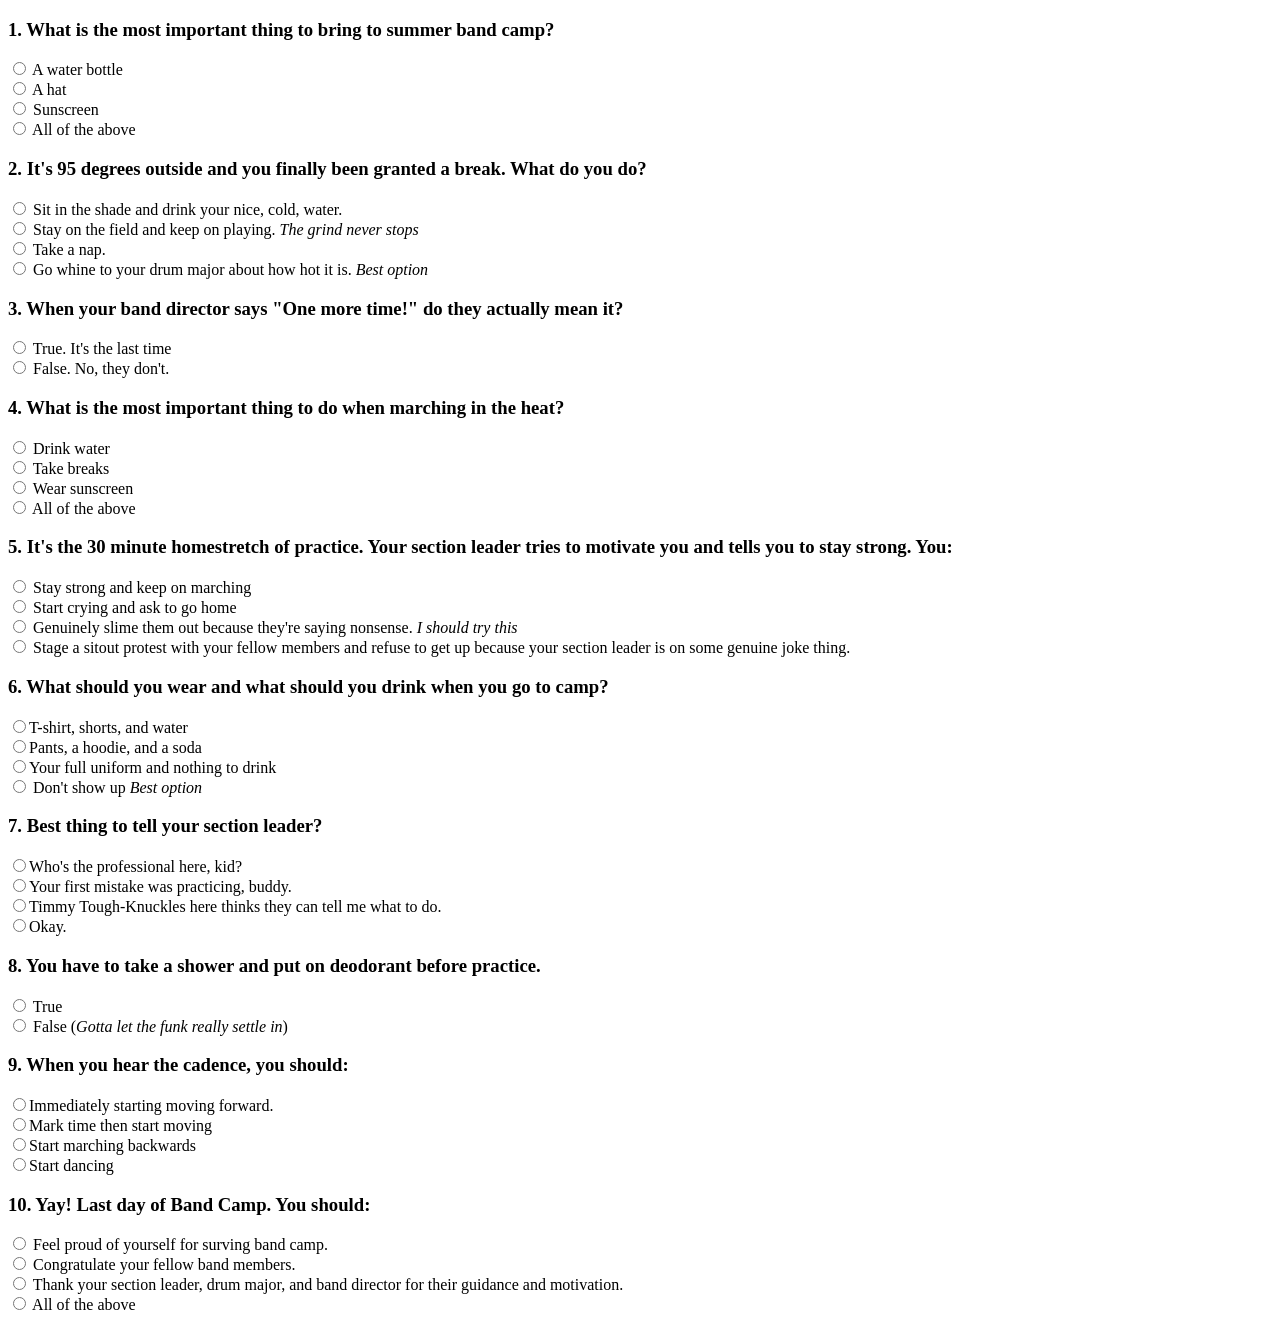
==== actualquizpage.html @ 51a75f26 "initial commit" ====
<!DOCTYPE html>
<html lang="en">
<head>
    <meta charset="UTF-8">
    <meta http-equiv="X-UA-Compatible" content="IE=edge">
    <meta name="viewport" content="width=device-width, initial-scale=1.0">
    <title>8 to 5: The Inner Workings of the Marching Band</title>
    <link rel="stylesheet" href="actualquizstyle.css">
    <link rel=""
    <script src="quiz.js" defer></script>
</head>
<body>

<!-- quiz -->
   <form id="bandQuiz">
    <div class = "question">
        <h3>1. What is the most important thing to bring to summer band camp?</h3>
        <input type="radio" name="q1" value="a"> A water bottle<br>
        <input type="radio" name="q1" value="b"> A hat<br>
        <input type="radio" name="q1" value="c"> Sunscreen<br>
        <input type="radio" name="q1" value="d"> All of the above<br>
    </div>

    <div class = "question">
        <h3>2. It's 95 degrees outside and you finally been granted a break. What do you do?</h3>
        <input type="radio" name="q2" value="a"> Sit in the shade and drink your nice, cold, water.<br>
        <input type="radio" name="q2" value="b"> Stay on the field and keep on playing. <em> The grind never stops</em><br>
        <input type="radio" name="q2" value="c"> Take a nap.<br>
        <input type="radio" name="q2" value="d"> Go whine to your drum major about how hot it is.<em> Best option</em>
    </div>
    
    <div class = "question">
        <h3>3. When your band director says "One more time!" do they actually mean it?</h3>
        <input type="radio" name="q3" value="t"> True. It's the last time<br>
        <input type="radio" name="q3" value="f"> False. No, they don't.<br>
    </div>

    <div class = "question">
        <h3>4. What is the most important thing to do when marching in the heat?</h3>
        <input type="radio" name="q4" value="a"> Drink water<br>
        <input type="radio" name="q4" value="b"> Take breaks<br>
        <input type="radio" name="q4" value="c"> Wear sunscreen<br>
        <input type="radio" name="q4" value="d"> All of the above<br>
    </div>

    <div class ="question">
        <h3> 5. It's the 30 minute homestretch of practice. Your section leader tries to motivate you and tells you to stay strong. You: </h3>
        <input type="radio" name="q5" value="a"> Stay strong and keep on marching<br>
        <input type="radio" name="q5" value="b"> Start crying and ask to go home<br>
        <input type="radio" name="q5" value="c"> Genuinely slime them out because they're saying nonsense. <em> I should try this </em><br>
        <input type="radio" name="q5" value="d"> Stage a sitout protest with your fellow members and refuse to get up because your section leader is on some genuine joke thing. <br>
    </div>

    <div class="question">
        <h3>6. What should you wear and what should you drink when you go to camp?</h3>
        <input type="radio" name="q6" value="a">T-shirt, shorts, and water<br>
        <input type="radio" name="q6" value="b">Pants, a hoodie, and a soda<br>
        <input type="radio" name="q6" value="c">Your full uniform and nothing to drink<br>
        <input type="radio" name="q6" value="d"> Don't show up <em>Best option</em><br>
    </div>
    <div class="question">
        <h3>7. Best thing to tell your section leader?</h3>
        <input type="radio" name="q7" value="a">Who's the professional here, kid?<br>
        <input type="radio" name="q7" value="b">Your first mistake was practicing, buddy.<br>
        <input type="radio" name="q7" value="c">Timmy Tough-Knuckles here thinks they can tell me what to do.<br>
        <input type="radio" name="q7" value="d">Okay.<br>
   </div>

   <div class="question">
        <h3>8. You have to take a shower and put on deodorant before practice.</h3>
        <input type="radio" name="q8" value="t"> True<br>
        <input type="radio" name="q8" value="f"> False (<em>Gotta let the funk really settle in</em>)<br>
    </div>

    <div class="question">
        <h3>9. When you hear the cadence, you should:</h3>
        <input type="radio" name="q9" value="a">Immediately starting moving forward.<br>
        <input type="radio" name="q9" value="b">Mark time then start moving<br>
        <input type="radio" name="q9" value="c">Start marching backwards<br>
        <input type="radio" name="q9" value="d">Start dancing <br>
    </div>

    <div class="question">
        <h3>10. Yay! Last day of Band Camp. You should: </h3>
        <input type="radio" name="q10" value="a"> Feel proud of yourself for surving band camp.<br>
        <input type="radio" name="q10" value="b"> Congratulate your fellow band members.<br>
        <input type="radio" name="q10" value="c"> Thank your section leader, drum major, and band director for their guidance and motivation.<br>
        <input type="radio" name="q10" value="d"> All of the above<br>
    </form>
</body>
</html>
---- actualquizstyle.css ----
/* =================================
   ACTUAL QUIZ PAGE
================================= */

.actual-quiz {

    min-height: 100vh;

    padding: 30px 55px 70px;

    background: #fff5e8;
}


/* =================================
   TOP
================================= */

.quiz-top {

    display: flex;

    justify-content: space-between;

    align-items: center;

    margin-bottom: 12px;
}


.quiz-category {

    display: flex;

    align-items: center;

    gap: 8px;

    color: #888;

    font-size: 14px;

    font-weight: bold;

    letter-spacing: 1px;
}


.orange-dot {

    width: 9px;
    height: 9px;

    background: #f7941d;

    border-radius: 50%;
}


#question-number {

    font-weight: bold;

    color: #303030;

}


/* =================================
   PROGRESS BAR
================================= */

.progress {

    width: 100%;

    height: 6px;

    background: #e5d7c5;

    border-radius: 10px;

    overflow: hidden;

    margin-bottom: 50px;
}


#progress-bar {

    width: 10%;

    height: 100%;

    background: #f7941d;

    border-radius: 10px;

    transition: width 0.3s;
}


/* =================================
   QUESTION CARD
================================= */

.question-card {

    max-width: 775px;

    margin: 0 auto;

    padding: 28px 26px 20px;

    background: white;

    border-radius: 30px;

    box-shadow:
        0 8px 30px rgba(0, 0, 0, 0.04);
}


/* =================================
   QUESTION HEADING
================================= */

.question-heading {

    display: flex;

    align-items: center;

    gap: 10px;

    margin-bottom: 20px;
}


.quiz-icon {

    width: 55px;

    height: 55px;

    display: flex;

    align-items: center;

    justify-content: center;

    background: #ff9818;

    border-radius: 17px;

    font-size: 26px;
}


.question-heading span {

    color: #ff9818;

    font-size: 14px;

    font-weight: bold;

    letter-spacing: 1px;
}


.question-code {

    background: #eef0f8;

    color: #3e4b8b;

    padding: 5px 9px;

    border-radius: 6px;

    font-size: 13px;

    font-weight: bold;
}


/* =================================
   QUESTION TEXT
================================= */

#question {

    margin: 0 0 28px;

    color: #111;

    font-size: 26px;

    line-height: 1.4;
}


/* =================================
   IMAGE AREA
================================= */

.quiz-picture {

    height: 130px;

    display: flex;

    justify-content: center;

    align-items: center;

    margin-bottom: 20px;

    background: #fff0df;

    border-radius: 16px;

    font-size: 42px;
}


/* =================================
   ANSWER BUTTONS
================================= */

.answer {

    width: 100%;

    min-height: 65px;

    display: flex;

    align-items: center;

    gap: 15px;

    margin-bottom: 9px;

    padding: 12px 18px;

    background: white;

    border: 2px solid #ead7c0;

    border-radius: 15px;

    cursor: pointer;

    text-align: left;

    font-size: 16px;

    color: #111;

    transition: 0.15s;
}


.answer:hover {

    border-color: #f7941d;

    background: #fffaf4;
}


.answer.selected {

    border-color: #f7941d;

    background: #fff5e8;
}


/* circle */

.answer-circle {

    width: 25px;

    height: 25px;

    min-width: 25px;

    border: 2px solid #decdb8;

    border-radius: 50%;
}


.answer.selected .answer-circle {

    border: 7px solid #f7941d;

}


/* =================================
   NEXT BUTTON
================================= */

.quiz-controls {

    max-width: 775px;

    margin: 20px auto 0;

    display: flex;

    justify-content: flex-end;
}


#next-button {

    padding: 13px 27px;

    border: none;

    border-radius: 25px;

    background: #f7941d;

    color: white;

    font-size: 16px;

    font-weight: bold;

    cursor: pointer;
}


#next-button:hover {

    background: #e98712;

}


/* =================================
   RESULTS
================================= */

.results {

    max-width: 775px;

    margin: 40px auto;

    padding: 50px;

    text-align: center;

    background: white;

    border-radius: 30px;
}


.result-emoji {

    font-size: 55px;
}


.results h1 {

    color: #14295c;

}


.results h2 {

    color: #f7941d;

}


.results p {

    font-size: 18px;

    line-height: 1.6;

    color: #555;

}


.results button {

    padding: 14px 25px;

    border: none;

    border-radius: 25px;

    background: #f7941d;

    color: white;

    font-weight: bold;

    cursor: pointer;
}


.hidden {

    display: none;
}


/* =================================
   MOBILE
================================= */

@media (max-width: 700px) {

    .actual-quiz {

        padding: 20px 15px 50px;

    }

    .question-card {

        border-radius: 22px;

        padding: 22px 16px;

    }

    #question {

        font-size: 21px;

    }

    .quiz-picture {

        height: 100px;

        font-size: 32px;

    }

}
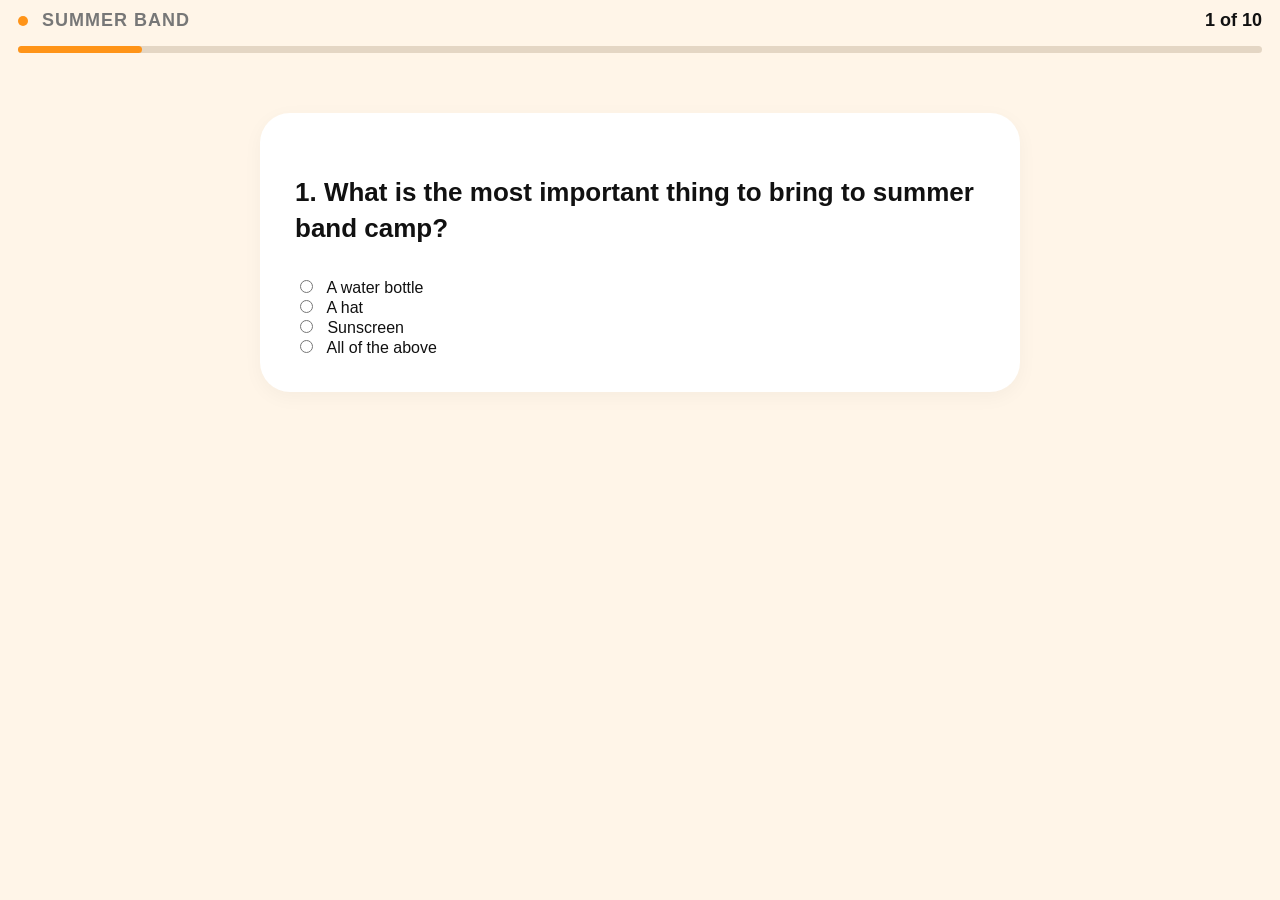
==== commit d8d67089: "initial commit" ====
--- a/actualquizpage.html
+++ b/actualquizpage.html
@@ -6,10 +6,22 @@
     <meta name="viewport" content="width=device-width, initial-scale=1.0">
     <title>8 to 5: The Inner Workings of the Marching Band</title>
     <link rel="stylesheet" href="actualquizstyle.css">
-    <link rel=""
     <script src="quiz.js" defer></script>
 </head>
 <body>
+
+    <div class="quiz-top">
+    <div class="category">
+        <span class="dot"></span>
+        SUMMER BAND
+    </div>
+
+    <div id="question-number">1 of 10</div>
+</div>
+
+<div class="progress">
+    <div id="progress-bar"></div>
+</div>
 
 <!-- quiz -->
    <form id="bandQuiz">
@@ -20,14 +32,16 @@
         <input type="radio" name="q1" value="c"> Sunscreen<br>
         <input type="radio" name="q1" value="d"> All of the above<br>
     </div>
+    
 
     <div class = "question">
         <h3>2. It's 95 degrees outside and you finally been granted a break. What do you do?</h3>
         <input type="radio" name="q2" value="a"> Sit in the shade and drink your nice, cold, water.<br>
         <input type="radio" name="q2" value="b"> Stay on the field and keep on playing. <em> The grind never stops</em><br>
         <input type="radio" name="q2" value="c"> Take a nap.<br>
-        <input type="radio" name="q2" value="d"> Go whine to your drum major about how hot it is.<em> Best option</em>
+        <input type="radio" name="q2" value="d"> Go whine to your drum major about how hot it is.<em> Best option</em><br>
     </div>
+    
     
     <div class = "question">
         <h3>3. When your band director says "One more time!" do they actually mean it?</h3>
@@ -79,6 +93,7 @@
         <input type="radio" name="q9" value="c">Start marching backwards<br>
         <input type="radio" name="q9" value="d">Start dancing <br>
     </div>
+  
 
     <div class="question">
         <h3>10. Yay! Last day of Band Camp. You should: </h3>
@@ -87,5 +102,8 @@
         <input type="radio" name="q10" value="c"> Thank your section leader, drum major, and band director for their guidance and motivation.<br>
         <input type="radio" name="q10" value="d"> All of the above<br>
     </form>
+  
+<button type="button" id="next-button">Next →</button>
+<div id="results"></div>  
 </body>
 </html>
--- a/actualquizstyle.css
+++ b/actualquizstyle.css
@@ -1,457 +1,113 @@
-/* =================================
-   ACTUAL QUIZ PAGE
-================================= */
-
-.actual-quiz {
-
-    min-height: 100vh;
-
-    padding: 30px 55px 70px;
-
+body {
+    margin: 0;
     background: #fff5e8;
+    font-family: Arial, sans-serif;
+    color: #111;
 }
 
 
-/* =================================
-   TOP
-================================= */
+/* TOP */
 
 .quiz-top {
+    display: flex;
+    justify-content: space-between;
+    padding: 10px 18px;
+    font-weight: bold;
+    font-size: 18px;
+}
 
-    display: flex;
+.category {
+    color: #777;
+    letter-spacing: 1px;
+}
 
-    justify-content: space-between;
-
-    align-items: center;
-
-    margin-bottom: 12px;
+.dot {
+    display: inline-block;
+    width: 10px;
+    height: 10px;
+    background: #ff9418;
+    border-radius: 50%;
+    margin-right: 8px;
 }
 
 
-.quiz-category {
+/* PROGRESS */
 
-    display: flex;
+.progress {
+    height: 7px;
+    background: #e4d6c4;
+    margin: 5px 18px 60px;
+    border-radius: 10px;
+}
 
-    align-items: center;
-
-    gap: 8px;
-
-    color: #888;
-
-    font-size: 14px;
-
-    font-weight: bold;
-
-    letter-spacing: 1px;
+#progress-bar {
+    height: 100%;
+    width: 10%;
+    background: #ff9418;
+    border-radius: 10px;
 }
 
 
-.orange-dot {
+/* QUESTION CARD */
 
-    width: 9px;
-    height: 9px;
-
-    background: #f7941d;
-
-    border-radius: 50%;
+.question {
+    max-width: 690px;
+    margin: auto;
+    padding: 35px;
+    background: white;
+    border-radius: 30px;
+    box-shadow: 0 5px 20px rgba(0,0,0,0.04);
 }
 
 
-#question-number {
+/* QUESTION */
 
-    font-weight: bold;
-
-    color: #303030;
-
+.question h3 {
+    font-size: 26px;
+    line-height: 1.4;
+    margin-bottom: 30px;
 }
 
 
-/* =================================
-   PROGRESS BAR
-================================= */
+/* ANSWERS */
 
-.progress {
+.question input {
+    margin-right: 10px;
+}
 
-    width: 100%;
-
-    height: 6px;
-
-    background: #e5d7c5;
-
-    border-radius: 10px;
-
-    overflow: hidden;
-
-    margin-bottom: 50px;
+.question label {
+    display: block;
 }
 
 
-#progress-bar {
+/* NEXT */
 
-    width: 10%;
+#next-button {
+     padding: 15px 30px;
+    display: block;
+    margin: 30px auto 0;
 
-    height: 100%;
+    background: #ff9418;
+    color: white;
 
-    background: #f7941d;
-
-    border-radius: 10px;
-
-    transition: width 0.3s;
-}
-
-
-/* =================================
-   QUESTION CARD
-================================= */
-
-.question-card {
-
-    max-width: 775px;
-
-    margin: 0 auto;
-
-    padding: 28px 26px 20px;
-
-    background: white;
-
+    border: none;
     border-radius: 30px;
 
-    box-shadow:
-        0 8px 30px rgba(0, 0, 0, 0.04);
-}
-
-
-/* =================================
-   QUESTION HEADING
-================================= */
-
-.question-heading {
-
-    display: flex;
-
-    align-items: center;
-
-    gap: 10px;
-
-    margin-bottom: 20px;
-}
-
-
-.quiz-icon {
-
-    width: 55px;
-
-    height: 55px;
-
-    display: flex;
-
-    align-items: center;
-
-    justify-content: center;
-
-    background: #ff9818;
-
-    border-radius: 17px;
-
-    font-size: 26px;
-}
-
-
-.question-heading span {
-
-    color: #ff9818;
-
-    font-size: 14px;
-
-    font-weight: bold;
-
-    letter-spacing: 1px;
-}
-
-
-.question-code {
-
-    background: #eef0f8;
-
-    color: #3e4b8b;
-
-    padding: 5px 9px;
-
-    border-radius: 6px;
-
-    font-size: 13px;
-
-    font-weight: bold;
-}
-
-
-/* =================================
-   QUESTION TEXT
-================================= */
-
-#question {
-
-    margin: 0 0 28px;
-
-    color: #111;
-
-    font-size: 26px;
-
-    line-height: 1.4;
-}
-
-
-/* =================================
-   IMAGE AREA
-================================= */
-
-.quiz-picture {
-
-    height: 130px;
-
-    display: flex;
-
-    justify-content: center;
-
-    align-items: center;
-
-    margin-bottom: 20px;
-
-    background: #fff0df;
-
-    border-radius: 16px;
-
-    font-size: 42px;
-}
-
-
-/* =================================
-   ANSWER BUTTONS
-================================= */
-
-.answer {
-
-    width: 100%;
-
-    min-height: 65px;
-
-    display: flex;
-
-    align-items: center;
-
-    gap: 15px;
-
-    margin-bottom: 9px;
-
-    padding: 12px 18px;
-
-    background: white;
-
-    border: 2px solid #ead7c0;
-
-    border-radius: 15px;
-
-    cursor: pointer;
-
-    text-align: left;
-
-    font-size: 16px;
-
-    color: #111;
-
-    transition: 0.15s;
-}
-
-
-.answer:hover {
-
-    border-color: #f7941d;
-
-    background: #fffaf4;
-}
-
-
-.answer.selected {
-
-    border-color: #f7941d;
-
-    background: #fff5e8;
-}
-
-
-/* circle */
-
-.answer-circle {
-
-    width: 25px;
-
-    height: 25px;
-
-    min-width: 25px;
-
-    border: 2px solid #decdb8;
-
-    border-radius: 50%;
-}
-
-
-.answer.selected .answer-circle {
-
-    border: 7px solid #f7941d;
-
-}
-
-
-/* =================================
-   NEXT BUTTON
-================================= */
-
-.quiz-controls {
-
-    max-width: 775px;
-
-    margin: 20px auto 0;
-
-    display: flex;
-
-    justify-content: flex-end;
-}
-
-
-#next-button {
-
-    padding: 13px 27px;
-
-    border: none;
-
-    border-radius: 25px;
-
-    background: #f7941d;
-
-    color: white;
-
-    font-size: 16px;
-
+    font-size: 17px;
     font-weight: bold;
 
     cursor: pointer;
 }
 
-
 #next-button:hover {
-
-    background: #e98712;
-
+    background: #e9820b;
 }
 
 
-/* =================================
-   RESULTS
-================================= */
+/* RESULTS */
 
-.results {
-
-    max-width: 775px;
-
+#results {
+    max-width: 690px;
     margin: 40px auto;
-
-    padding: 50px;
-
     text-align: center;
-
-    background: white;
-
-    border-radius: 30px;
-}
-
-
-.result-emoji {
-
-    font-size: 55px;
-}
-
-
-.results h1 {
-
-    color: #14295c;
-
-}
-
-
-.results h2 {
-
-    color: #f7941d;
-
-}
-
-
-.results p {
-
-    font-size: 18px;
-
-    line-height: 1.6;
-
-    color: #555;
-
-}
-
-
-.results button {
-
-    padding: 14px 25px;
-
-    border: none;
-
-    border-radius: 25px;
-
-    background: #f7941d;
-
-    color: white;
-
-    font-weight: bold;
-
-    cursor: pointer;
-}
-
-
-.hidden {
-
-    display: none;
-}
-
-
-/* =================================
-   MOBILE
-================================= */
-
-@media (max-width: 700px) {
-
-    .actual-quiz {
-
-        padding: 20px 15px 50px;
-
-    }
-
-    .question-card {
-
-        border-radius: 22px;
-
-        padding: 22px 16px;
-
-    }
-
-    #question {
-
-        font-size: 21px;
-
-    }
-
-    .quiz-picture {
-
-        height: 100px;
-
-        font-size: 32px;
-
-    }
-
 }
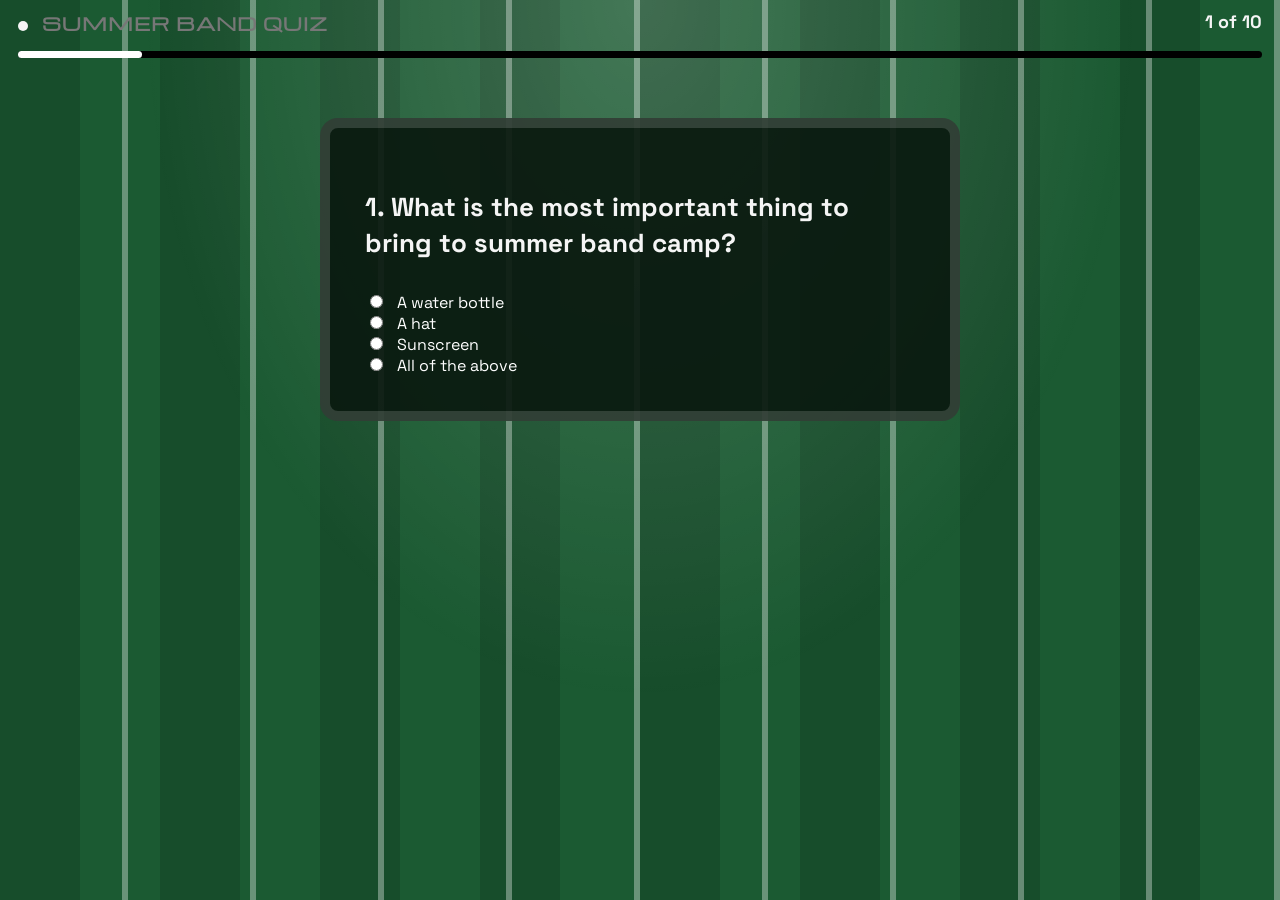
==== commit 33097477: "initial commit" ====
--- a/actualquizpage.html
+++ b/actualquizpage.html
@@ -13,7 +13,7 @@
     <div class="quiz-top">
     <div class="category">
         <span class="dot"></span>
-        SUMMER BAND
+        SUMMER BAND QUIZ
     </div>
 
     <div id="question-number">1 of 10</div>
--- a/actualquizstyle.css
+++ b/actualquizstyle.css
@@ -1,9 +1,59 @@
+@import url('https://fonts.googleapis.com/css2?family=Michroma&family=Space+Grotesk:wght@300..700&display=swap');
+
+
 body {
     margin: 0;
-    background: #fff5e8;
-    font-family: Arial, sans-serif;
-    color: #111;
+    background-color: #1a1a1a;
+    font-family: 'Space Grotesk', sans-serif;
+  min-height: 100vh;
+    margin: 0;
+
+    background:
+        repeating-linear-gradient(
+            90deg,
+            #174d2b 0px,
+            #174d2b 80px,
+            #1b5a32 80px,
+            #1b5a32 160px
+        );
+
+    color: white;
 }
+
+body::before {
+    content: "";
+    position: fixed;
+    inset: 0;
+
+    background:
+        repeating-linear-gradient(
+            90deg,
+            transparent 0,
+            transparent 9.5%,
+            rgba(255,255,255,0.35) 9.5%,
+            rgba(255,255,255,0.35) 10%
+        );
+
+    pointer-events: none;
+    z-index: -1;
+}
+
+body::after {
+    content: "";
+    position: fixed;
+    inset: 0;
+
+    background:
+        radial-gradient(
+            ellipse at 50% 0%,
+            rgba(255,255,255,0.18),
+            transparent 55%
+        );
+
+    pointer-events: none;
+    z-index: -1;
+}
+
 
 
 /* TOP */
@@ -19,15 +69,23 @@
 .category {
     color: #777;
     letter-spacing: 1px;
+    font-family: 'Michroma', sans-serif;
 }
 
 .dot {
     display: inline-block;
     width: 10px;
     height: 10px;
-    background: #ff9418;
+    background: whitesmoke;
     border-radius: 50%;
     margin-right: 8px;
+    font-family: 'Michroma', sans-serif;
+}
+
+#question-number {
+    font-family: 'Space Grotesk' sans-serif;
+    color: whitesmoke;
+
 }
 
 
@@ -35,7 +93,7 @@
 
 .progress {
     height: 7px;
-    background: #e4d6c4;
+    background: black;
     margin: 5px 18px 60px;
     border-radius: 10px;
 }
@@ -43,7 +101,7 @@
 #progress-bar {
     height: 100%;
     width: 10%;
-    background: #ff9418;
+    background: white;
     border-radius: 10px;
 }
 
@@ -51,12 +109,12 @@
 /* QUESTION CARD */
 
 .question {
-    max-width: 690px;
-    margin: auto;
+    background: rgba(10, 25, 16, 0.92);
+    border: 10px solid rgba(255,255,255,0.15);
+    border-radius: 18px;
     padding: 35px;
-    background: white;
-    border-radius: 30px;
-    box-shadow: 0 5px 20px rgba(0,0,0,0.04);
+    margin-left: 25%;
+    margin-right: 25%;
 }
 
 
@@ -66,6 +124,8 @@
     font-size: 26px;
     line-height: 1.4;
     margin-bottom: 30px;
+    color:whitesmoke;
+    font-family: 'Space Grotesk', sans-serif;
 }
 
 
@@ -73,6 +133,8 @@
 
 .question input {
     margin-right: 10px;
+    color:#1a1a1a;
+    font-family: 'Space Grotesk', sans-serif
 }
 
 .question label {
@@ -82,13 +144,13 @@
 
 /* NEXT */
 
-#next-button {
-     padding: 15px 30px;
+#next-button { 
+    padding: 15px 30px;
     display: block;
     margin: 30px auto 0;
 
-    background: #ff9418;
-    color: white;
+    background: white;
+    color: #174d2b;
 
     border: none;
     border-radius: 30px;
@@ -99,8 +161,8 @@
     cursor: pointer;
 }
 
-#next-button:hover {
-    background: #e9820b;
+#next-button:hover { 
+    background: #dcdcdc;
 }
 
 
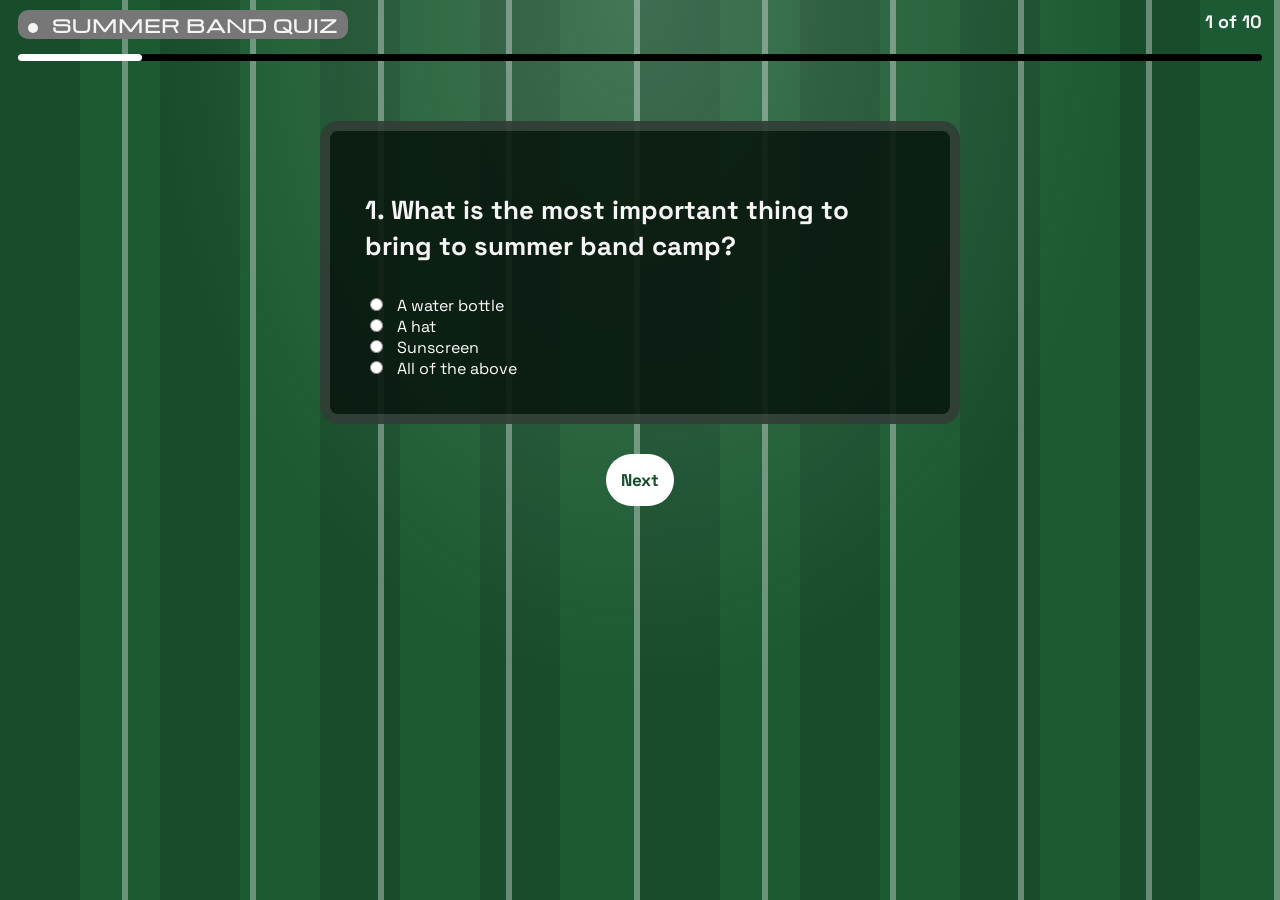
==== commit 4262407a: "initial commit" ====
--- a/actualquizpage.html
+++ b/actualquizpage.html
@@ -33,7 +33,10 @@
         <input type="radio" name="q1" value="d"> All of the above<br>
     </div>
     
-
+   
+    <button type="button" class = "next-button">Next</button>
+    
+    
     <div class = "question">
         <h3>2. It's 95 degrees outside and you finally been granted a break. What do you do?</h3>
         <input type="radio" name="q2" value="a"> Sit in the shade and drink your nice, cold, water.<br>
--- a/actualquizstyle.css
+++ b/actualquizstyle.css
@@ -67,9 +67,12 @@
 }
 
 .category {
-    color: #777;
+    color: whitesmoke;
     letter-spacing: 1px;
     font-family: 'Michroma', sans-serif;
+    background-color: #777;
+    padding: 1.5px 10px;
+    border-radius: 10px;
 }
 
 .dot {
@@ -144,8 +147,8 @@
 
 /* NEXT */
 
-#next-button { 
-    padding: 15px 30px;
+.next-button { 
+    padding: 15px;
     display: block;
     margin: 30px auto 0;
 
@@ -157,12 +160,16 @@
 
     font-size: 17px;
     font-weight: bold;
-
+    font-family: 'Space Grotesk', sans-serif;
     cursor: pointer;
 }
 
-#next-button:hover { 
+    next-button:hover { 
     background: #dcdcdc;
+    padding: 15px 15px;
+    font-size: 35px;
+    transition: transform 0.2s ease-in-out;
+    transform: scale(1.5);
 }
 
 
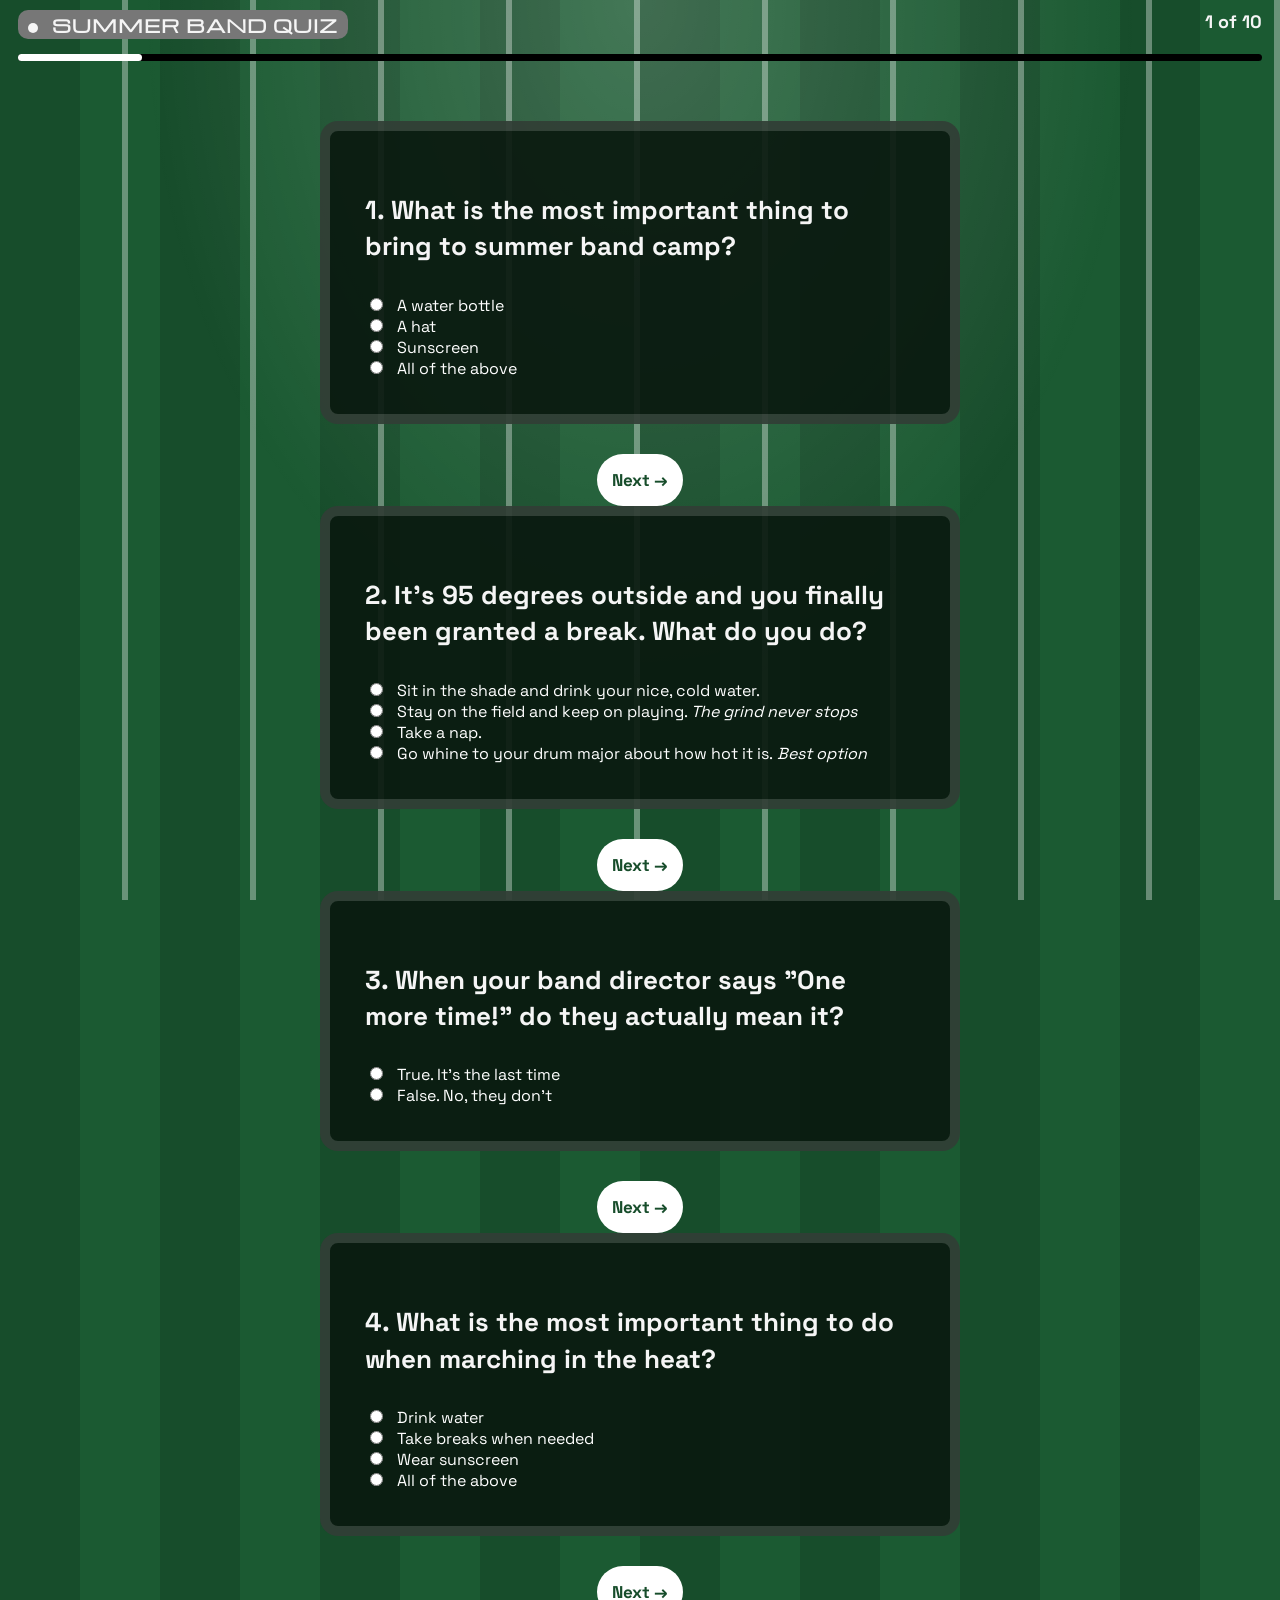
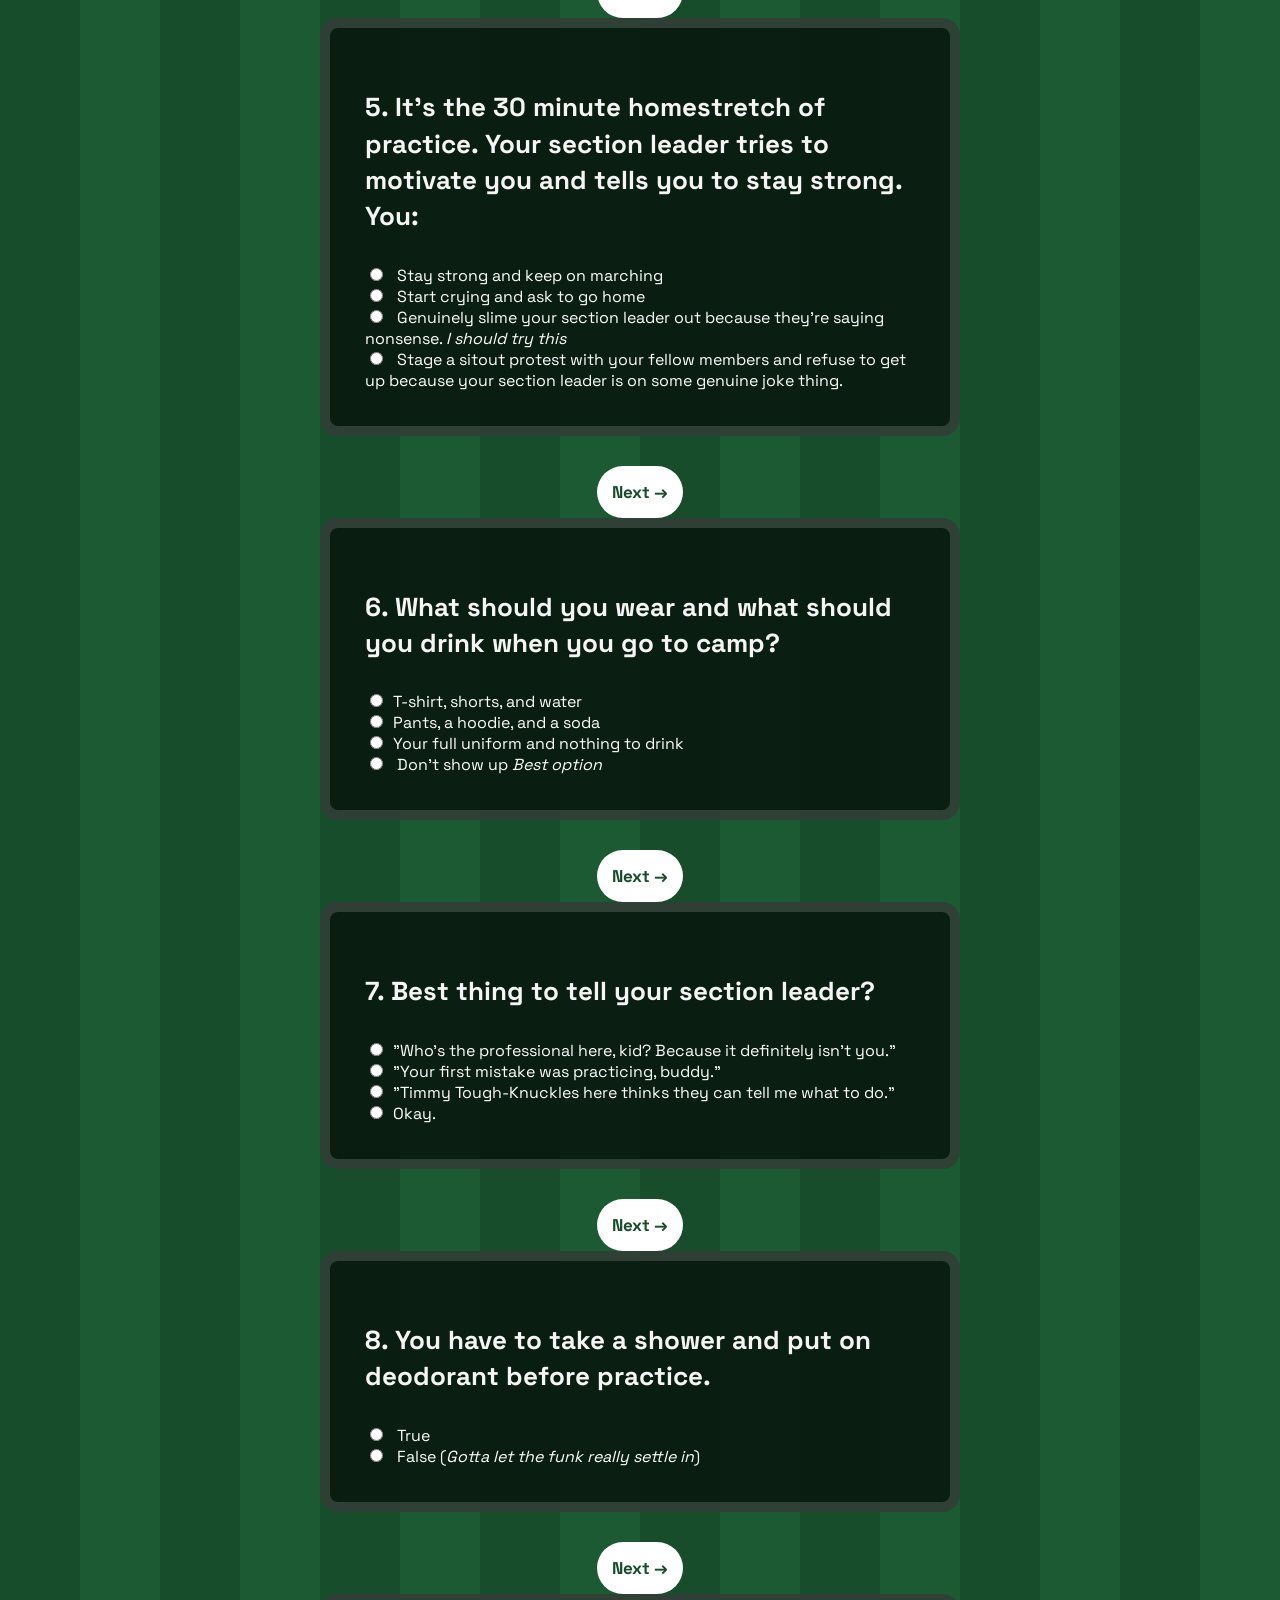
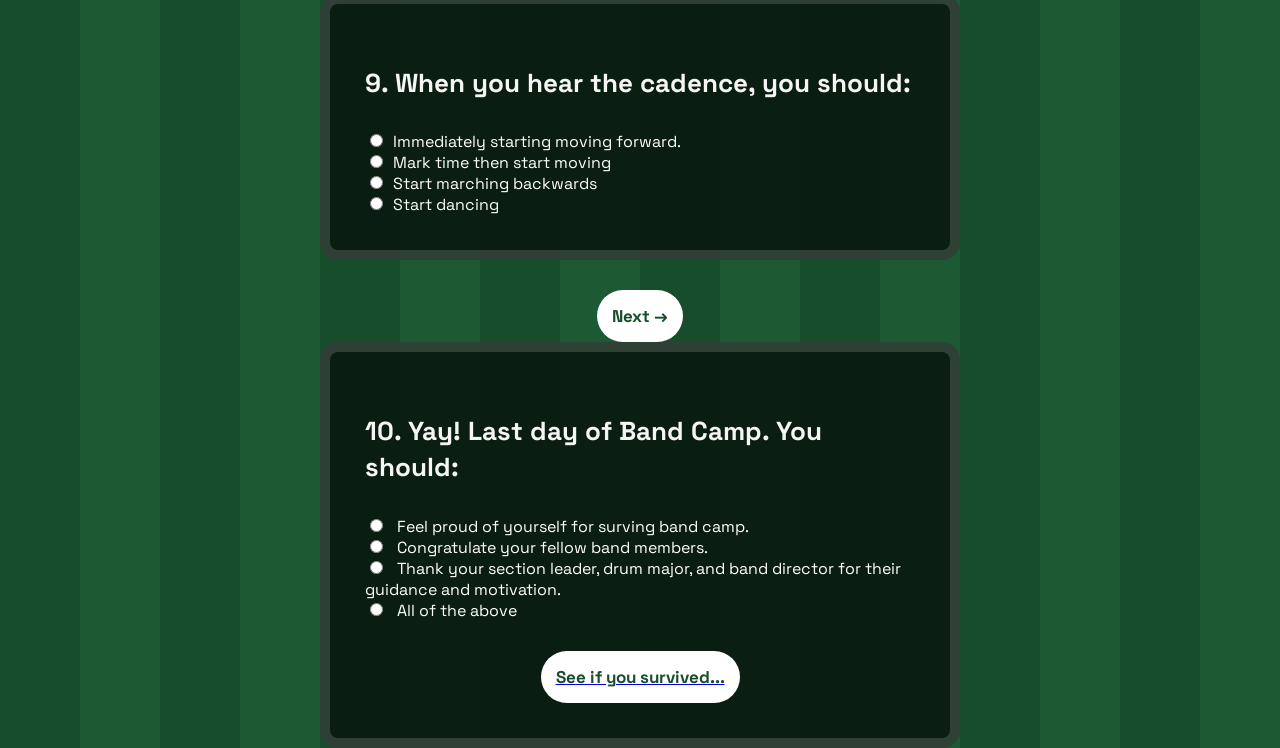
==== commit 4133dc15: "initial commit" ====
--- a/actualquizpage.html
+++ b/actualquizpage.html
@@ -30,83 +30,101 @@
         <input type="radio" name="q1" value="a"> A water bottle<br>
         <input type="radio" name="q1" value="b"> A hat<br>
         <input type="radio" name="q1" value="c"> Sunscreen<br>
-        <input type="radio" name="q1" value="d"> All of the above<br>
+        <input type="radio" name="q1" value="correct"> All of the above<br>
     </div>
     
-   
-    <button type="button" class = "next-button">Next</button>
+    <button type="button"class="next-button">Next →</button>
     
     
     <div class = "question">
         <h3>2. It's 95 degrees outside and you finally been granted a break. What do you do?</h3>
-        <input type="radio" name="q2" value="a"> Sit in the shade and drink your nice, cold, water.<br>
+        <input type="radio" name="q2" value="correct"> Sit in the shade and drink your nice, cold water.<br>
         <input type="radio" name="q2" value="b"> Stay on the field and keep on playing. <em> The grind never stops</em><br>
         <input type="radio" name="q2" value="c"> Take a nap.<br>
         <input type="radio" name="q2" value="d"> Go whine to your drum major about how hot it is.<em> Best option</em><br>
     </div>
+     
+    <button type="button"class="next-button">Next →</button>
     
     
     <div class = "question">
         <h3>3. When your band director says "One more time!" do they actually mean it?</h3>
         <input type="radio" name="q3" value="t"> True. It's the last time<br>
-        <input type="radio" name="q3" value="f"> False. No, they don't.<br>
+        <input type="radio" name="q3" value="correct"> False. No, they don't<br>
     </div>
-
+    
+    <button type="button"class="next-button">Next →</button>
+    
     <div class = "question">
         <h3>4. What is the most important thing to do when marching in the heat?</h3>
         <input type="radio" name="q4" value="a"> Drink water<br>
-        <input type="radio" name="q4" value="b"> Take breaks<br>
+        <input type="radio" name="q4" value="b"> Take breaks when needed<br>
         <input type="radio" name="q4" value="c"> Wear sunscreen<br>
-        <input type="radio" name="q4" value="d"> All of the above<br>
+        <input type="radio" name="q4" value="correct"> All of the above<br>
     </div>
 
+     <button type="button"class="next-button">Next →</button>
+    
     <div class ="question">
         <h3> 5. It's the 30 minute homestretch of practice. Your section leader tries to motivate you and tells you to stay strong. You: </h3>
-        <input type="radio" name="q5" value="a"> Stay strong and keep on marching<br>
+        <input type="radio" name="q5" value="correct"> Stay strong and keep on marching<br>
         <input type="radio" name="q5" value="b"> Start crying and ask to go home<br>
-        <input type="radio" name="q5" value="c"> Genuinely slime them out because they're saying nonsense. <em> I should try this </em><br>
+        <input type="radio" name="q5" value="c"> Genuinely slime your section leader out because they're saying nonsense. <em> I should try this </em><br>
         <input type="radio" name="q5" value="d"> Stage a sitout protest with your fellow members and refuse to get up because your section leader is on some genuine joke thing. <br>
     </div>
 
+     <button type="button"class="next-button">Next →</button>
+    
     <div class="question">
         <h3>6. What should you wear and what should you drink when you go to camp?</h3>
-        <input type="radio" name="q6" value="a">T-shirt, shorts, and water<br>
+        <input type="radio" name="q6" value="correct">T-shirt, shorts, and water<br>
         <input type="radio" name="q6" value="b">Pants, a hoodie, and a soda<br>
         <input type="radio" name="q6" value="c">Your full uniform and nothing to drink<br>
         <input type="radio" name="q6" value="d"> Don't show up <em>Best option</em><br>
     </div>
+
+    <button type="button"class="next-button">Next →</button>
+    
     <div class="question">
         <h3>7. Best thing to tell your section leader?</h3>
-        <input type="radio" name="q7" value="a">Who's the professional here, kid?<br>
-        <input type="radio" name="q7" value="b">Your first mistake was practicing, buddy.<br>
-        <input type="radio" name="q7" value="c">Timmy Tough-Knuckles here thinks they can tell me what to do.<br>
-        <input type="radio" name="q7" value="d">Okay.<br>
+        <input type="radio" name="q7" value="a">"Who's the professional here, kid? Because it definitely isn't you."<br>
+        <input type="radio" name="q7" value="b">"Your first mistake was practicing, buddy."<br>
+        <input type="radio" name="q7" value="c">"Timmy Tough-Knuckles here thinks they can tell me what to do."<br>
+        <input type="radio" name="q7" value="correct">Okay.<br>
    </div>
 
+    <button type="button"class="next-button">Next →</button>
+    
    <div class="question">
         <h3>8. You have to take a shower and put on deodorant before practice.</h3>
-        <input type="radio" name="q8" value="t"> True<br>
+        <input type="radio" name="q8" value="correct"> True<br>
         <input type="radio" name="q8" value="f"> False (<em>Gotta let the funk really settle in</em>)<br>
     </div>
 
+    <button type="button"class="next-button">Next →</button>
+    
     <div class="question">
         <h3>9. When you hear the cadence, you should:</h3>
         <input type="radio" name="q9" value="a">Immediately starting moving forward.<br>
-        <input type="radio" name="q9" value="b">Mark time then start moving<br>
+        <input type="radio" name="q9" value="correct">Mark time then start moving<br>
         <input type="radio" name="q9" value="c">Start marching backwards<br>
         <input type="radio" name="q9" value="d">Start dancing <br>
     </div>
-  
+    
+    <button type="button"class="next-button">Next →</button>
+    
 
     <div class="question">
         <h3>10. Yay! Last day of Band Camp. You should: </h3>
         <input type="radio" name="q10" value="a"> Feel proud of yourself for surving band camp.<br>
         <input type="radio" name="q10" value="b"> Congratulate your fellow band members.<br>
         <input type="radio" name="q10" value="c"> Thank your section leader, drum major, and band director for their guidance and motivation.<br>
-        <input type="radio" name="q10" value="d"> All of the above<br>
+        <input type="radio" name="q10" value="correct"> All of the above<br>
     </form>
-  
-<button type="button" id="next-button">Next →</button>
-<div id="results"></div>  
+
+    <a href="results.html">
+    <button class= "next-button">See if you survived...</button>
+   </a>
+
 </body>
 </html>
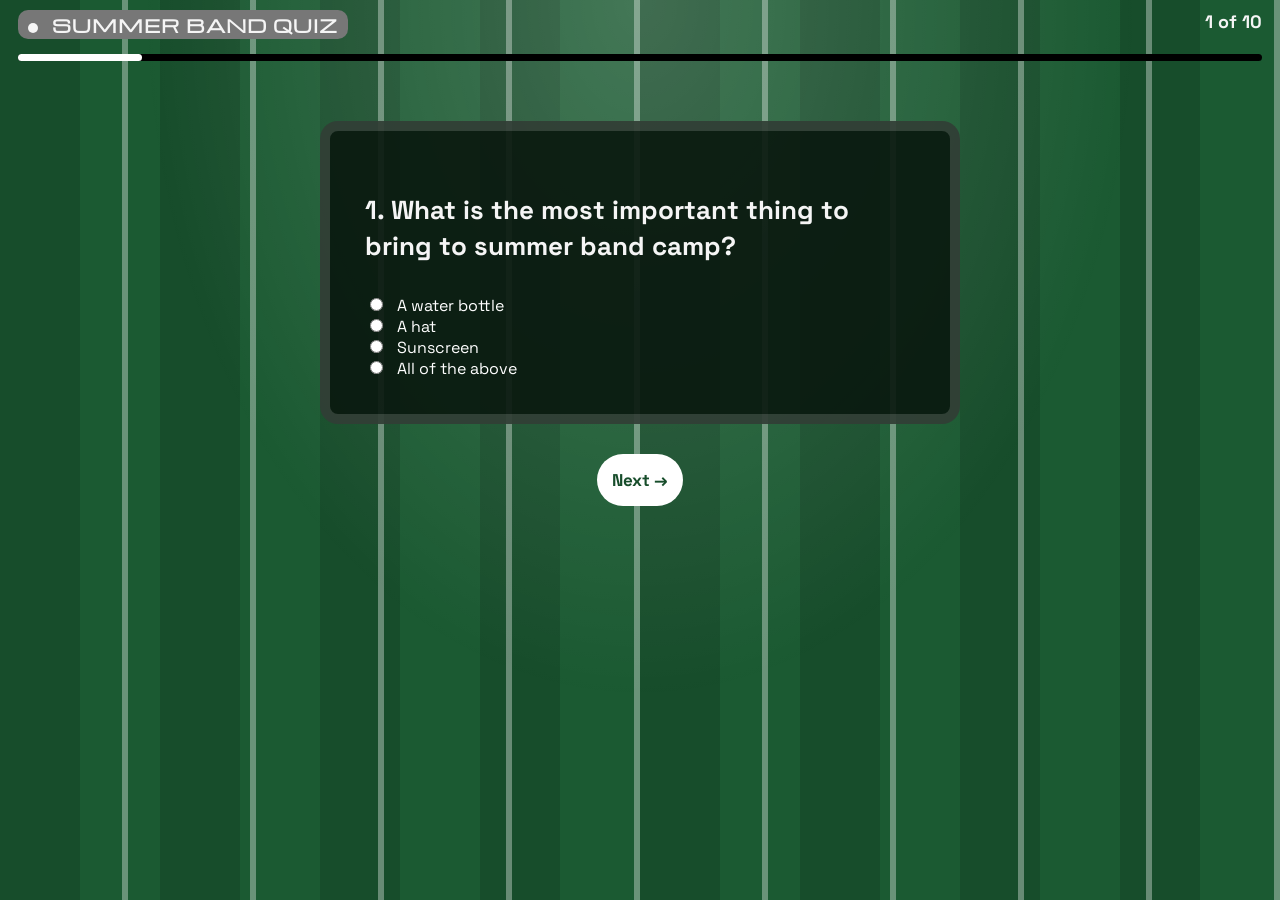
==== commit a809b562: "initial commit" ====
--- a/actualquizpage.html
+++ b/actualquizpage.html
@@ -9,122 +9,107 @@
     <script src="quiz.js" defer></script>
 </head>
 <body>
+<body>
 
     <div class="quiz-top">
-    <div class="category">
-        <span class="dot"></span>
-        SUMMER BAND QUIZ
+        <div class="category">
+            <span class="dot"></span>
+            SUMMER BAND QUIZ
+        </div>
+        <div id="question-number">1 of 10</div>
     </div>
 
-    <div id="question-number">1 of 10</div>
-</div>
-
-<div class="progress">
-    <div id="progress-bar"></div>
-</div>
-
-<!-- quiz -->
-   <form id="bandQuiz">
-    <div class = "question">
-        <h3>1. What is the most important thing to bring to summer band camp?</h3>
-        <input type="radio" name="q1" value="a"> A water bottle<br>
-        <input type="radio" name="q1" value="b"> A hat<br>
-        <input type="radio" name="q1" value="c"> Sunscreen<br>
-        <input type="radio" name="q1" value="correct"> All of the above<br>
-    </div>
-    
-    <button type="button"class="next-button">Next →</button>
-    
-    
-    <div class = "question">
-        <h3>2. It's 95 degrees outside and you finally been granted a break. What do you do?</h3>
-        <input type="radio" name="q2" value="correct"> Sit in the shade and drink your nice, cold water.<br>
-        <input type="radio" name="q2" value="b"> Stay on the field and keep on playing. <em> The grind never stops</em><br>
-        <input type="radio" name="q2" value="c"> Take a nap.<br>
-        <input type="radio" name="q2" value="d"> Go whine to your drum major about how hot it is.<em> Best option</em><br>
-    </div>
-     
-    <button type="button"class="next-button">Next →</button>
-    
-    
-    <div class = "question">
-        <h3>3. When your band director says "One more time!" do they actually mean it?</h3>
-        <input type="radio" name="q3" value="t"> True. It's the last time<br>
-        <input type="radio" name="q3" value="correct"> False. No, they don't<br>
-    </div>
-    
-    <button type="button"class="next-button">Next →</button>
-    
-    <div class = "question">
-        <h3>4. What is the most important thing to do when marching in the heat?</h3>
-        <input type="radio" name="q4" value="a"> Drink water<br>
-        <input type="radio" name="q4" value="b"> Take breaks when needed<br>
-        <input type="radio" name="q4" value="c"> Wear sunscreen<br>
-        <input type="radio" name="q4" value="correct"> All of the above<br>
+    <div class="progress">
+        <div id="progress-bar"></div>
     </div>
 
-     <button type="button"class="next-button">Next →</button>
-    
-    <div class ="question">
-        <h3> 5. It's the 30 minute homestretch of practice. Your section leader tries to motivate you and tells you to stay strong. You: </h3>
-        <input type="radio" name="q5" value="correct"> Stay strong and keep on marching<br>
-        <input type="radio" name="q5" value="b"> Start crying and ask to go home<br>
-        <input type="radio" name="q5" value="c"> Genuinely slime your section leader out because they're saying nonsense. <em> I should try this </em><br>
-        <input type="radio" name="q5" value="d"> Stage a sitout protest with your fellow members and refuse to get up because your section leader is on some genuine joke thing. <br>
-    </div>
+    <!-- quiz -->
+    <form id="bandQuiz">
+        <div class="question">
+            <h3>1. What is the most important thing to bring to summer band camp?</h3>
+            <input type="radio" name="q1" value="a"> A water bottle<br>
+            <input type="radio" name="q1" value="b"> A hat<br>
+            <input type="radio" name="q1" value="c"> Sunscreen<br>
+            <input type="radio" name="q1" value="correct"> All of the above<br>
+        </div>
+        
+        <div class="question">
+            <h3>2. It's 95 degrees outside and you finally been granted a break. What do you do?</h3>
+            <input type="radio" name="q2" value="correct"> Sit in the shade and drink your nice, cold water.<br>
+            <input type="radio" name="q2" value="b"> Stay on the field and keep on playing. <em> The grind never stops</em><br>
+            <input type="radio" name="q2" value="c"> Take a nap.<br>
+            <input type="radio" name="q2" value="d"> Go whine to your drum major about how hot it is.<em> Best option</em><br>
+        </div>
+         
+        <div class="question">
+            <h3>3. When your band director says "One more time!" do they actually mean it?</h3>
+            <input type="radio" name="q3" value="t"> True. It's the last time<br>
+            <input type="radio" name="q3" value="correct"> False. No, they don't<br>
+        </div>
+        
+        <div class="question">
+            <h3>4. What is the most important thing to do when marching in the heat?</h3>
+            <input type="radio" name="q4" value="a"> Drink water<br>
+            <input type="radio" name="q4" value="b"> Take breaks when needed<br>
+            <input type="radio" name="q4" value="c"> Wear sunscreen<br>
+            <input type="radio" name="q4" value="correct"> All of the above<br>
+        </div>
 
-     <button type="button"class="next-button">Next →</button>
-    
-    <div class="question">
-        <h3>6. What should you wear and what should you drink when you go to camp?</h3>
-        <input type="radio" name="q6" value="correct">T-shirt, shorts, and water<br>
-        <input type="radio" name="q6" value="b">Pants, a hoodie, and a soda<br>
-        <input type="radio" name="q6" value="c">Your full uniform and nothing to drink<br>
-        <input type="radio" name="q6" value="d"> Don't show up <em>Best option</em><br>
-    </div>
+        <div class="question">
+            <h3>5. It's the 30 minute homestretch of practice. Your section leader tries to motivate you and tells you to stay strong. You: </h3>
+            <input type="radio" name="q5" value="correct"> Stay strong and keep on marching<br>
+            <input type="radio" name="q5" value="b"> Start crying and ask to go home<br>
+            <input type="radio" name="q5" value="c"> Genuinely slime your section leader out because they're saying nonsense. <em> I should try this </em><br>
+            <input type="radio" name="q5" value="d"> Stage a sitout protest with your fellow members and refuse to get up because your section leader is on some genuine joke thing. <br>
+        </div>
 
-    <button type="button"class="next-button">Next →</button>
-    
-    <div class="question">
-        <h3>7. Best thing to tell your section leader?</h3>
-        <input type="radio" name="q7" value="a">"Who's the professional here, kid? Because it definitely isn't you."<br>
-        <input type="radio" name="q7" value="b">"Your first mistake was practicing, buddy."<br>
-        <input type="radio" name="q7" value="c">"Timmy Tough-Knuckles here thinks they can tell me what to do."<br>
-        <input type="radio" name="q7" value="correct">Okay.<br>
-   </div>
+        <div class="question">
+            <h3>6. What should you wear and what should you drink when you go to camp?</h3>
+            <input type="radio" name="q6" value="correct">T-shirt, shorts, and water<br>
+            <input type="radio" name="q6" value="b">Pants, a hoodie, and a soda<br>
+            <input type="radio" name="q6" value="c">Your full uniform and nothing to drink<br>
+            <input type="radio" name="q6" value="d"> Don't show up <em>Best option</em><br>
+        </div>
 
-    <button type="button"class="next-button">Next →</button>
-    
-   <div class="question">
-        <h3>8. You have to take a shower and put on deodorant before practice.</h3>
-        <input type="radio" name="q8" value="correct"> True<br>
-        <input type="radio" name="q8" value="f"> False (<em>Gotta let the funk really settle in</em>)<br>
-    </div>
+        <div class="question">
+            <h3>7. Best thing to tell your section leader?</h3>
+            <input type="radio" name="q7" value="a">"Who's the professional here, kid? Because it definitely isn't you."<br>
+            <input type="radio" name="q7" value="b">"Your first mistake was practicing, buddy."<br>
+            <input type="radio" name="q7" value="c">"Timmy Tough-Knuckles here thinks they can tell me what to do."<br>
+            <input type="radio" name="q7" value="correct">Okay.<br>
+       </div>
 
-    <button type="button"class="next-button">Next →</button>
-    
-    <div class="question">
-        <h3>9. When you hear the cadence, you should:</h3>
-        <input type="radio" name="q9" value="a">Immediately starting moving forward.<br>
-        <input type="radio" name="q9" value="correct">Mark time then start moving<br>
-        <input type="radio" name="q9" value="c">Start marching backwards<br>
-        <input type="radio" name="q9" value="d">Start dancing <br>
-    </div>
-    
-    <button type="button"class="next-button">Next →</button>
-    
+        <div class="question">
+            <h3>8. You have to take a shower and put on deodorant before practice.</h3>
+            <input type="radio" name="q8" value="correct"> True<br>
+            <input type="radio" name="q8" value="f"> False (<em>Gotta let the funk really settle in</em>)<br>
+        </div>
 
-    <div class="question">
-        <h3>10. Yay! Last day of Band Camp. You should: </h3>
-        <input type="radio" name="q10" value="a"> Feel proud of yourself for surving band camp.<br>
-        <input type="radio" name="q10" value="b"> Congratulate your fellow band members.<br>
-        <input type="radio" name="q10" value="c"> Thank your section leader, drum major, and band director for their guidance and motivation.<br>
-        <input type="radio" name="q10" value="correct"> All of the above<br>
+        <div class="question">
+            <h3>9. When you hear the cadence, you should:</h3>
+            <input type="radio" name="q9" value="a">Immediately starting moving forward.<br>
+            <input type="radio" name="q9" value="correct">Mark time then start moving<br>
+            <input type="radio" name="q9" value="c">Start marching backwards<br>
+            <input type="radio" name="q9" value="d">Start dancing <br>
+        </div>
+        
+        <div class="question">
+            <h3>10. Yay! Last day of Band Camp. You should: </h3>
+            <input type="radio" name="q10" value="a"> Feel proud of yourself for surving band camp.<br>
+            <input type="radio" name="q10" value="b"> Congratulate your fellow band members.<br>
+            <input type="radio" name="q10" value="c"> Thank your section leader, drum major, and band director for their guidance and motivation.<br>
+            <input type="radio" name="q10" value="correct"> All of the above<br>
+        </div>
+        
+        <!-- One single button that controls the navigation -->
+        <button type="button" id="next-button">Next →</button>
     </form>
 
-    <a href="results.html">
-    <button class= "next-button">See if you survived...</button>
-   </a>
+    <!-- This container starts hidden and handles your results screen -->
+    <div id="results" style="display: none;"></div>
+
+</body>
+
 
 </body>
 </html>
--- a/actualquizstyle.css
+++ b/actualquizstyle.css
@@ -147,7 +147,7 @@
 
 /* NEXT */
 
-.next-button { 
+#next-button { 
     padding: 15px;
     display: block;
     margin: 30px auto 0;
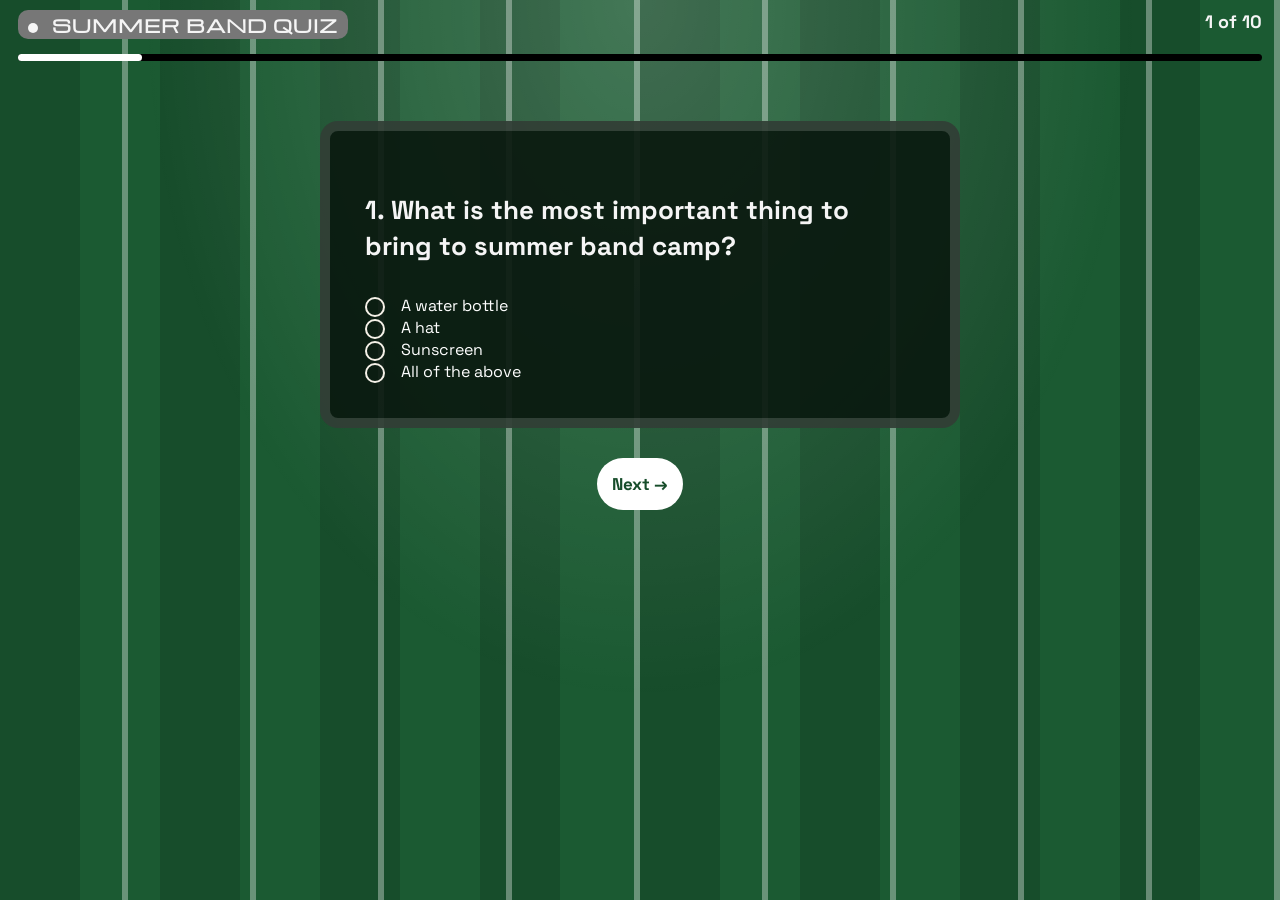
==== commit ab67e16f: "initial commit" ====
--- a/actualquizpage.html
+++ b/actualquizpage.html
@@ -76,7 +76,7 @@
             <input type="radio" name="q7" value="a">"Who's the professional here, kid? Because it definitely isn't you."<br>
             <input type="radio" name="q7" value="b">"Your first mistake was practicing, buddy."<br>
             <input type="radio" name="q7" value="c">"Timmy Tough-Knuckles here thinks they can tell me what to do."<br>
-            <input type="radio" name="q7" value="correct">Okay.<br>
+            <input type="radio" name="q7" value="correct">"Okay."<br>
        </div>
 
         <div class="question">
--- a/actualquizstyle.css
+++ b/actualquizstyle.css
@@ -133,11 +133,34 @@
 
 
 /* ANSWERS */
-
-.question input {
-    margin-right: 10px;
-    color:#1a1a1a;
-    font-family: 'Space Grotesk', sans-serif
+.question input[type="radio"] {
+    appearance: none;
+    -webkit-appearance: none;
+
+    width: 20px;
+    height: 20px;
+
+    border: 2px solid #F5F1E8;
+    border-radius: 50%;
+
+    background: transparent;
+
+    margin: 0 12px 0 0;
+
+    vertical-align: middle;
+
+    cursor: pointer;
+
+    transition: 0.2s ease;
+}
+
+.question input[type="radio"]:checked {
+    border: 6px solid #A92538;
+
+    background: #F5F1E8;
+
+    box-shadow:
+        0 0 12px rgba(169, 37, 56, 0.8);
 }
 
 .question label {
@@ -164,19 +187,82 @@
     cursor: pointer;
 }
 
-    next-button:hover { 
+
+
+/* RESULTS */
+
+#results {
+    max-width: 600px;
+    margin: 80px auto 0;
+    background: rgba(0, 0, 0, 0.45); /* Soft darker overlay box so text readability is maximized */
+    border: 5px solid rgba(255,255,255,0.2);
+    border-radius: 18px;
+    padding: 40px;
+    text-align: center;
+    box-shadow: 0 10px 30px rgba(0,0,0,0.3);
+}
+
+.results-heading {
+    font-family: 'Michroma', sans-serif;
+    font-size: 32px;
+    margin-bottom: 15px;
+}
+
+.results-score {
+    font-size: 20px;
+    margin-bottom: 25px;
+}
+
+.results-desc {
+    font-size: 18px;
+    line-height: 1.6;
+    margin-bottom: 35px;
+    opacity: 0.95;
+}
+
+/* RESULTS RESTART BUTTON Styling */
+.restart-btn {
+    padding: 15px 35px;
+    background: white;
+    color: #1a1a1a;
+    border: none;
+    border-radius: 30px;
+    font-size: 17px;
+    font-weight: bold;
+    font-family: 'Space Grotesk', sans-serif;
+    cursor: pointer;
+    box-shadow: 0 4px 10px rgba(0,0,0,0.15);
+    transition: transform 0.2s ease, background-color 0.2s ease;
+}
+
+.restart-btn:hover {
     background: #dcdcdc;
-    padding: 15px 15px;
-    font-size: 35px;
-    transition: transform 0.2s ease-in-out;
-    transform: scale(1.5);
-}
-
-
-/* RESULTS */
-
-#results {
-    max-width: 690px;
-    margin: 40px auto;
-    text-align: center;
-}+    transform: scale(1.05);
+}
+
+.restart-btn:active {
+    transform: scale(0.98);
+}
+
+.back-home-btn {
+    display: inline-block;
+
+    margin-top: 15px;
+
+    color: #F5F1E8;
+
+    font-family: 'Space Grotesk', sans-serif;
+
+    font-size: 17px;
+
+    text-decoration: none;
+
+    transition: 0.3s ease;
+}
+
+.back-home-btn:hover {
+    color: white;
+
+    text-shadow:
+        0 0 12px rgba(255, 255, 255, 0.7);
+}
